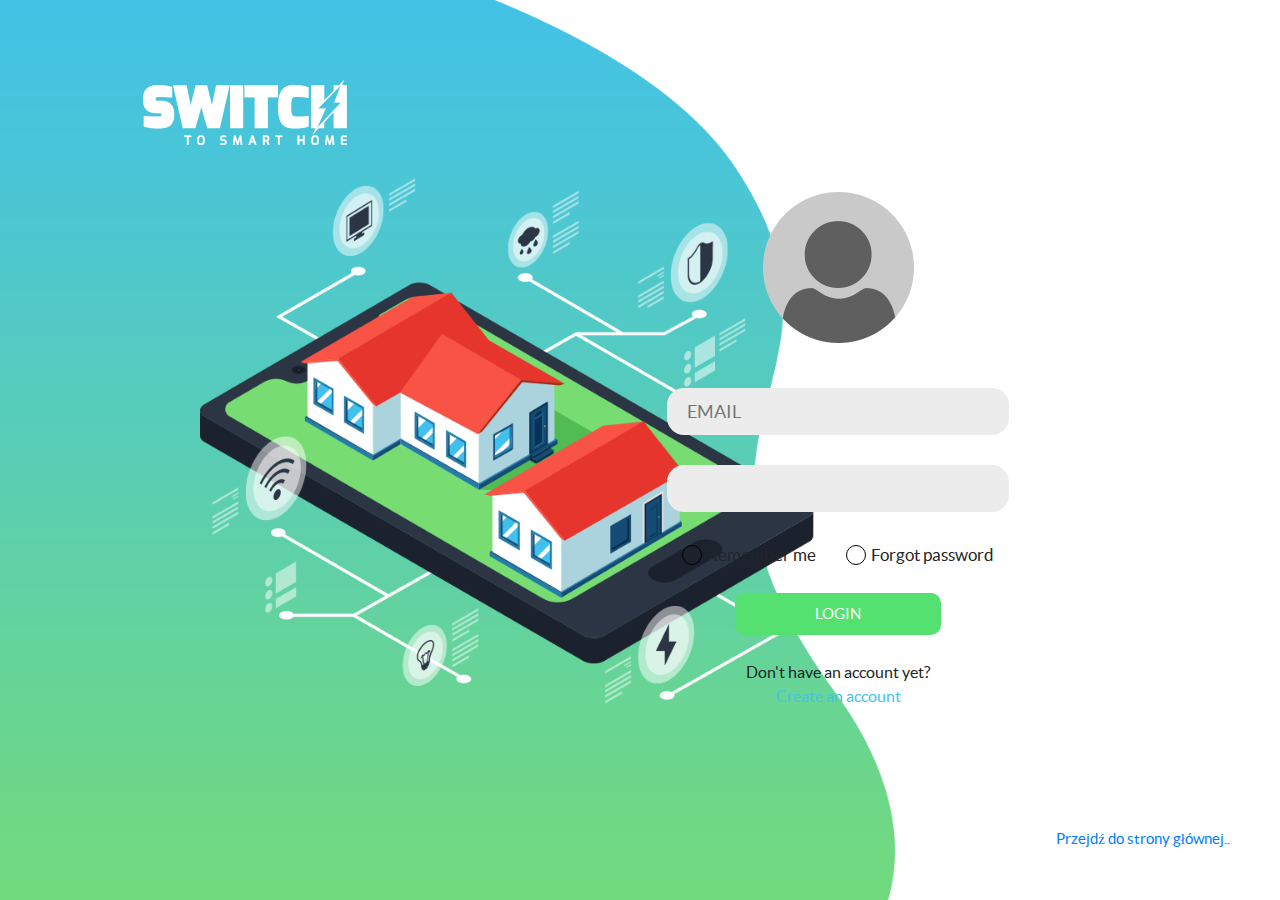
==== login.html @ 8f49afe5 "login fix" ====
<!DOCTYPE html>
<html lang="en">
  <head>
    <meta charset="UTF-8" />
    <meta name="viewport" content="width=device-width, initial-scale=1.0" />

    <!-- Bootstrap CSS -->
    <link
      rel="stylesheet"
      href="https://stackpath.bootstrapcdn.com/bootstrap/4.3.1/css/bootstrap.min.css"
      integrity="sha384-ggOyR0iXCbMQv3Xipma34MD+dH/1fQ784/j6cY/iJTQUOhcWr7x9JvoRxT2MZw1T"
      crossorigin="anonymous"
    />

    <!-- Fontawesome icons -->
    <link
      href="https://cdnjs.cloudflare.com/ajax/libs/font-awesome/5.12.1/css/all.min.css"
      rel="stylesheet"
    />

    <link rel="stylesheet" href="../styles/style.css" />
    <link rel="stylesheet" href="../styles/login.css" />
    <title>Login</title>
  </head>
  <body
    class="d-flex align-items-center justify-content-center position-relative"
  >
    <div class="container d-flex justify-content-between">
      <!-- Logo -->
      <a class="logo" href="index.html"
        ><img class="logo" src="./assets/images/logo-white.png" alt="logo"
      /></a>

      <div
        class="login d-flex flex-column align-items-center align-self-center"
      >
        <!-- Avatar -->
        <img src="assets/images/avatar.png" alt="avatar" />

        <!-- Form -->
        <form
          action=""
          class="d-flex flex-column align-items-center justify-content-between"
        >
          <input class="email" type="email" placeholder="EMAIL" name="email" />

          <input class="password" type="password" name="password" />

          <!-- Checkboxes -->
          <div
            class="checkboxes d-flex align-items-center justify-content-between"
          >
            <label class="d-flex align-items-center"
              ><input type="radio" id="remember" name="select" />
              <p>Remember me</p>
              <span class="checkmark"></span>
            </label>
            <label class="d-flex align-items-center">
              <input type="radio" id="forgot-password" name="select" />
              <p>Forgot password</p>
              <span class="checkmark"></span>
            </label>
          </div>
          <!-- Login button -->
          <button class="login-button text-center text-uppercase">Login</button>
        </form>

        <!-- Create account info -->
        <div class="create-account text-center">
          <p>Don't have an account yet?</p>
          <p><a href="">Create an account</a></p>
        </div>
      </div>
    </div>
    <a href="index.html" style="position: absolute; bottom: 50px; right: 50px;"
      >Przejdź do strony głównej..</a
    >
  </body>
</html>
---- styles/style.css ----
/* Font definitions */
@font-face {
  font-family: "latobold";
  src: url("../assets/fonts/lato-bold-webfont.woff2") format("woff2"),
    url("../assets/fonts/lato-bold-webfont.woff") format("woff");
  font-weight: normal;
  font-style: normal;
}

@font-face {
  font-family: "latoregular";
  src: url("../assets/fonts/lato-regular-webfont.woff2") format("woff2"),
    url("../assets/fonts/lato-regular-webfont.woff") format("woff");
  font-weight: normal;
  font-style: normal;
}

/* General styles */
body {
  font-family: "latoregular";
  font-size: 15px;
}
---- styles/login.css ----
/* Page background images */
body {
  background: white url("../assets/images/login-side-image.png") left/contain
    no-repeat;
  z-index: -1;
}

.container {
  height: 100vh;
  max-width: 1400px;
  width: 70vw;
  margin-left: 10%;
}

/* Logo */
.logo {
  max-width: 100%;
  height: auto;
  margin-top: 40px;
}

/* Login section */
.login {
  max-width: 400px;
}

.login img {
  margin-bottom: 45px;
  max-width: 100%;
  height: auto;
}

.email,
.password {
  width: 100%;
  border: none;
  border-radius: 17px;
  background: #ececec;
  padding: 10px 20px;
  font-size: 18px;
  margin-bottom: 30px;
}

/* Custom radio buttons */
.checkboxes {
  font-size: 17px;
}

.checkboxes p {
  margin-bottom: 0;
  margin-left: 25px;
}

label {
  position: relative;
  margin: 0 15px;
}

/* --hide default */
label input {
  position: absolute;
  opacity: 0;
  cursor: pointer;
  height: 0;
  width: 0;
}

/* --custom checkbox */
.checkmark {
  position: absolute;
  top: 3px;
  left: 0;
  height: 20px;
  width: 20px;
  border-radius: 50%;
  border: 1px solid black;
}

/* --create checkmark */
.checkmark:after {
  content: "";
  position: absolute;
  display: none;
  width: 18px;
  height: 18px;
  border: 5px solid white;
  margin: auto;
  background-color: black;
  border-radius: 50%;
}

/* --show when checked */
label input:checked ~ .checkmark:after {
  display: block;
}

/* Login button */
button {
  background: #55e16f;
  border-radius: 10px;
  padding: 10px;
  color: white;
  border: none;
  width: 60%;
  margin: 25px 0;
}

/* Create account info */
.create-account p {
  margin-bottom: 0;
  font-size: 16px;
}

.create-account a {
  color: #46c3e1;
}
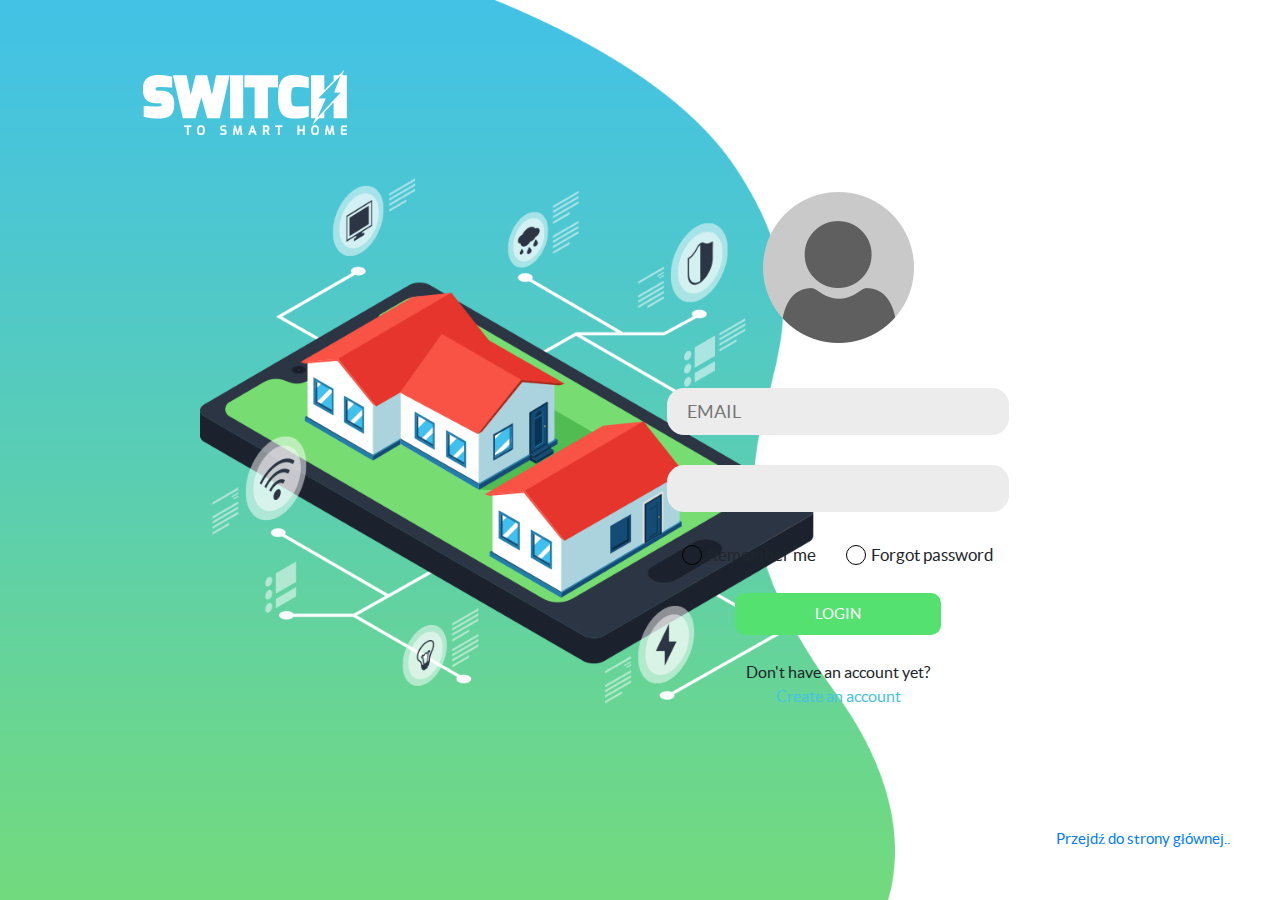
==== commit 9e72db5d: "test commit" ====
--- a/login.html
+++ b/login.html
@@ -27,7 +27,7 @@
   >
     <div class="container d-flex justify-content-between">
       <!-- Logo -->
-      <a class="logo" href="index.html"
+      <a href="index.html"
         ><img class="logo" src="./assets/images/logo-white.png" alt="logo"
       /></a>
 
@@ -72,6 +72,8 @@
         </div>
       </div>
     </div>
+
+    <!-- DO USUNIĘCIA PRZED WYSŁANIEM -->
     <a href="index.html" style="position: absolute; bottom: 50px; right: 50px;"
       >Przejdź do strony głównej..</a
     >
--- a/styles/style.css
+++ b/styles/style.css
@@ -20,3 +20,13 @@
   font-family: "latoregular";
   font-size: 15px;
 }
+
+img {
+  max-width: 100%;
+  height: auto;
+  max-height: 100%;
+}
+
+p {
+  margin-bottom: 0 !important;
+}
--- a/styles/login.css
+++ b/styles/login.css
@@ -2,21 +2,19 @@
 body {
   background: white url("../assets/images/login-side-image.png") left/contain
     no-repeat;
-  z-index: -1;
+  z-index: -2;
+  height: 100vh;
 }
 
 .container {
-  height: 100vh;
+  height: 80vh;
   max-width: 1400px;
   width: 70vw;
   margin-left: 10%;
 }
 
-/* Logo */
 .logo {
-  max-width: 100%;
-  height: auto;
-  margin-top: 40px;
+  margin-top: -20px;
 }
 
 /* Login section */
@@ -26,8 +24,6 @@
 
 .login img {
   margin-bottom: 45px;
-  max-width: 100%;
-  height: auto;
 }
 
 .email,
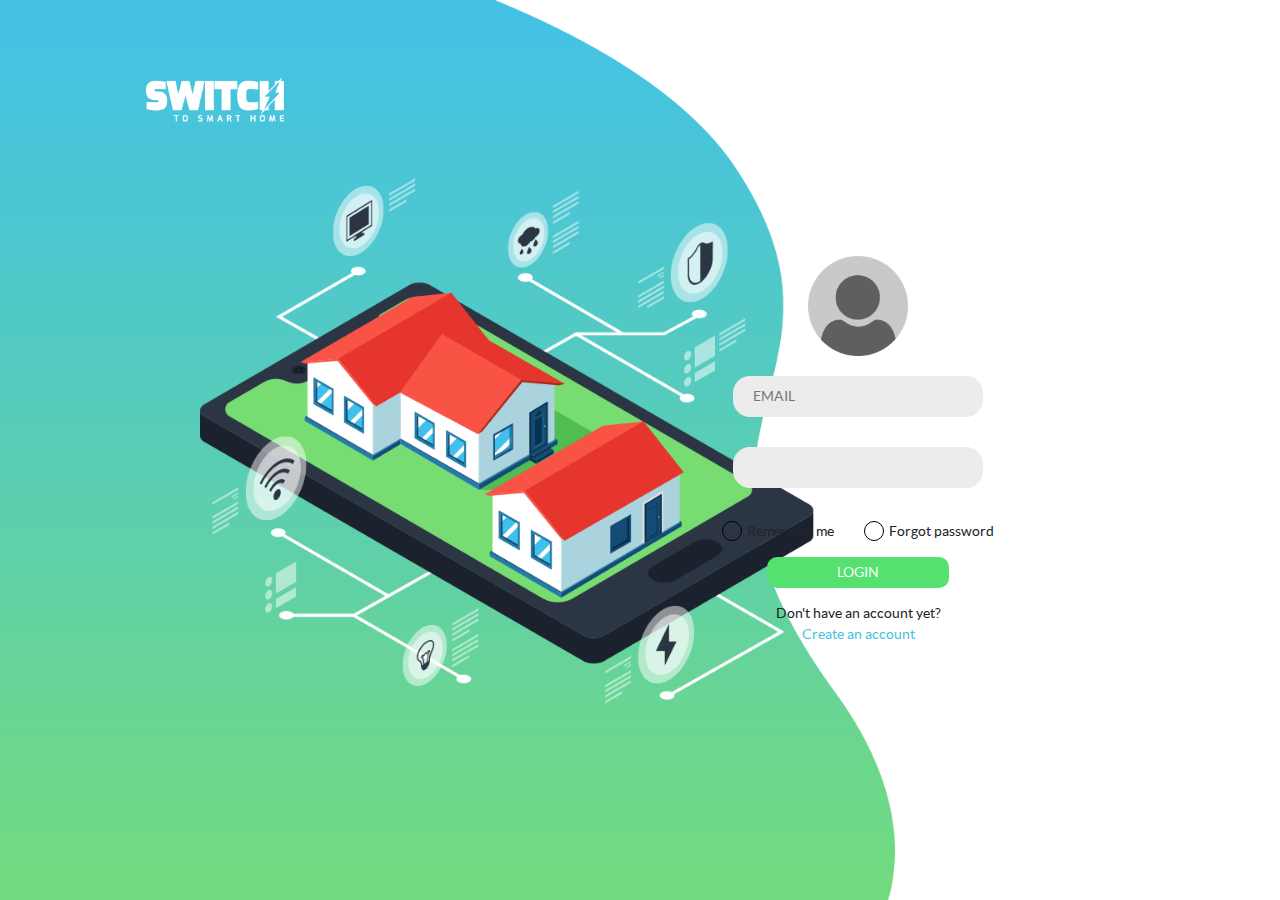
==== commit b82a799c: "FINISHED!" ====
--- a/login.html
+++ b/login.html
@@ -22,60 +22,62 @@
     <link rel="stylesheet" href="../styles/login.css" />
     <title>Login</title>
   </head>
-  <body
-    class="d-flex align-items-center justify-content-center position-relative"
-  >
-    <div class="container d-flex justify-content-between">
-      <!-- Logo -->
-      <a href="index.html"
-        ><img class="logo" src="./assets/images/logo-white.png" alt="logo"
-      /></a>
+  <body>
+    <div class="wrapper d-flex align-items-center justify-content-center">
+      <div class="container d-flex justify-content-between">
+        <!-- Logo -->
+        <a href="index.html">
+          <img class="logo" src="./assets/images/logo-white.png" alt="logo" />
+        </a>
 
-      <div
-        class="login d-flex flex-column align-items-center align-self-center"
-      >
-        <!-- Avatar -->
-        <img src="assets/images/avatar.png" alt="avatar" />
+        <div
+          class="login d-flex flex-column align-items-center align-self-center"
+        >
+          <!-- Avatar -->
+          <img src="assets/images/avatar.png" alt="avatar" />
 
-        <!-- Form -->
-        <form
-          action=""
-          class="d-flex flex-column align-items-center justify-content-between"
-        >
-          <input class="email" type="email" placeholder="EMAIL" name="email" />
+          <!-- Form -->
+          <form
+            action=""
+            class="d-flex flex-column align-items-center justify-content-between"
+          >
+            <input
+              class="email"
+              type="email"
+              placeholder="EMAIL"
+              name="email"
+            />
 
-          <input class="password" type="password" name="password" />
+            <input class="password" type="password" name="password" />
 
-          <!-- Checkboxes -->
-          <div
-            class="checkboxes d-flex align-items-center justify-content-between"
-          >
-            <label class="d-flex align-items-center"
-              ><input type="radio" id="remember" name="select" />
-              <p>Remember me</p>
-              <span class="checkmark"></span>
-            </label>
-            <label class="d-flex align-items-center">
-              <input type="radio" id="forgot-password" name="select" />
-              <p>Forgot password</p>
-              <span class="checkmark"></span>
-            </label>
+            <!-- Checkboxes -->
+            <div
+              class="checkboxes d-flex align-items-center justify-content-between"
+            >
+              <label class="d-flex align-items-center"
+                ><input type="radio" id="remember" name="select" />
+                <p>Remember me</p>
+                <span class="checkmark"></span>
+              </label>
+              <label class="d-flex align-items-center">
+                <input type="radio" id="forgot-password" name="select" />
+                <p>Forgot password</p>
+                <span class="checkmark"></span>
+              </label>
+            </div>
+            <!-- Login button -->
+            <button class="login-button text-center text-uppercase">
+              Login
+            </button>
+          </form>
+
+          <!-- Create account info -->
+          <div class="create-account text-center">
+            <p>Don't have an account yet?</p>
+            <p><a href="">Create an account</a></p>
           </div>
-          <!-- Login button -->
-          <button class="login-button text-center text-uppercase">Login</button>
-        </form>
-
-        <!-- Create account info -->
-        <div class="create-account text-center">
-          <p>Don't have an account yet?</p>
-          <p><a href="">Create an account</a></p>
         </div>
       </div>
     </div>
-
-    <!-- DO USUNIĘCIA PRZED WYSŁANIEM -->
-    <a href="index.html" style="position: absolute; bottom: 50px; right: 50px;"
-      >Przejdź do strony głównej..</a
-    >
   </body>
 </html>
--- a/styles/login.css
+++ b/styles/login.css
@@ -1,5 +1,5 @@
 /* Page background images */
-body {
+.wrapper {
   background: white url("../assets/images/login-side-image.png") left/contain
     no-repeat;
   z-index: -2;
@@ -110,3 +110,40 @@
 .create-account a {
   color: #46c3e1;
 }
+
+@media screen and (max-width: 1400px) {
+  .logo {
+    transform: scale(0.75);
+    margin-left: -20px;
+  }
+
+  .email,
+  .password {
+    max-width: 250px;
+    font-size: 14px;
+  }
+
+  .login img {
+    margin-bottom: 20px;
+    width: 100px;
+    height: 100px;
+  }
+
+  .checkboxes {
+    font-size: 14px;
+  }
+
+  .checkboxes p {
+    margin-top: 3px;
+  }
+
+  button {
+    padding: 5px;
+    margin: 15px 0;
+    font-size: 14px;
+  }
+
+  .create-account p {
+    font-size: 14px;
+  }
+}
